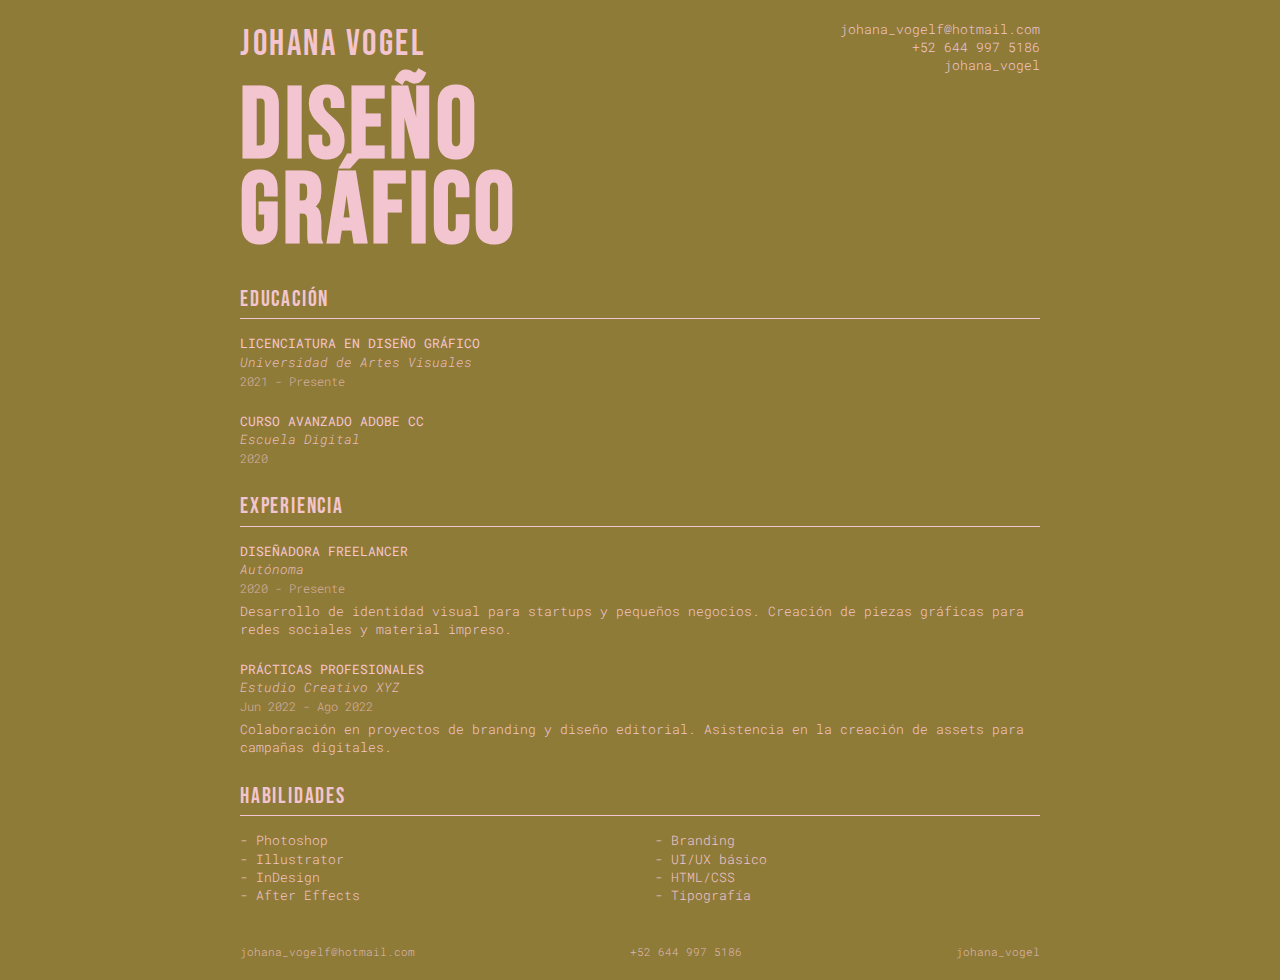
==== Unidad 2/11-cv.html @ 2209aedb "Add files via upload" ====
<!DOCTYPE html>
<html lang="es">
<head>
    <meta charset="UTF-8">
    <meta name="viewport" content="width=device-width, initial-scale=1.0">
    <title>Johana Vogel - Diseñadora Gráfica</title>
    <link href="https://fonts.googleapis.com/css2?family=Bebas+Neue&family=Winky+Sans:ital,wght@0,300..900;1,300..900&display=swap" rel="stylesheet">
   <link rel="stylesheet" href="../css/cv.css">
</head>
<body>
    <div class="header">
        <div class="name">Johana Vogel</div>
        <div class="contact-info">
            johana_vogelf@hotmail.com<br>
            +52 644 997 5186<br>
            johana_vogel
        </div>
    </div>
    
    <div class="title">Diseño<br>Gráfico</div>
    
    <div class="section-title">Educación</div>
    <div class="experience-item">
        <div class="job-title">Licenciatura en Diseño Gráfico</div>
        <div class="company">Universidad de Artes Visuales</div>
        <div class="date">2021 - Presente</div>
    </div>
    <div class="experience-item">
        <div class="job-title">Curso Avanzado Adobe CC</div>
        <div class="company">Escuela Digital</div>
        <div class="date">2020</div>
    </div>
    
    <div class="section-title">Experiencia</div>
    <div class="experience-item">
        <div class="job-title">Diseñadora Freelancer</div>
        <div class="company">Autónoma</div>
        <div class="date">2020 - Presente</div>
        <div class="description">
            Desarrollo de identidad visual para startups y pequeños negocios. Creación de piezas gráficas para redes sociales y material impreso.
        </div>
    </div>
    <div class="experience-item">
        <div class="job-title">Prácticas Profesionales</div>
        <div class="company">Estudio Creativo XYZ</div>
        <div class="date">Jun 2022 - Ago 2022</div>
        <div class="description">
            Colaboración en proyectos de branding y diseño editorial. Asistencia en la creación de assets para campañas digitales.
        </div>
    </div>
    
    <div class="section-title">Habilidades</div>
    <div class="skills">
        <div class="skills-column">
            - Photoshop<br>
            - Illustrator<br>
            - InDesign<br>
            - After Effects
        </div>
        <div class="skills-column">
            - Branding<br>
            - UI/UX básico<br>
            - HTML/CSS<br>
            - Tipografía
        </div>
    </div>
    
    <div class="footer">
        <div>johana_vogelf@hotmail.com</div>
        <div>+52 644 997 5186</div>
        <div>johana_vogel</div>
    </div>
</body>
</html>
---- css/cv.css ----
/*DOCTYPE CSS*/
        @import url('https://fonts.googleapis.com/css2?family=Roboto+Mono:wght@300;400&family=Bebas+Neue&display=swap');
        
        .imagen {
            width: 50px;
            height: 50px;
            border-radius: 50%;
            object-fit: cover;
            border: 3px solid #f3c5d0;
            margin-left: 20px;
            float: right;}

        body {
            font-family: 'Roboto Mono', monospace;
            color: #000000;
            line-height: 1.4;
            max-width: 800px;
            margin: 20px auto;
            padding: 0 40px;
            font-weight: 300;
            font-size: 13px;
            background-color: #8e7b37;
        }
        
        
        .header {
            display: flex;
            justify-content: space-between;
            margin-bottom: 20px;
        }
        
        .name {
            font-family: 'Bebas Neue', sans-serif;
            font-size: 36px;
            letter-spacing: 2.5px;
            text-transform: uppercase;
            color: #f3c5d0;
        }
        
        .contact-info {
            text-align: right;
            color: #f3c5d0;
        }
        
        .title {
            font-family: 'Bebas Neue', sans-serif;
            font-size: 100px;
            font-weight: 700;
            letter-spacing: 4px;
            margin-bottom: 30px;
            line-height: 0.85;
            color: #f3c5d0;
            text-transform: uppercase;
            margin-top: -10px;
        }
        
        .section-title {
            font-family: 'Bebas Neue', sans-serif;
            font-size: 22px;
            letter-spacing: 1.8px;
            text-transform: uppercase;
            border-bottom: 1px solid #f3c5d0;
            padding-bottom: 3px;
            margin: 25px 0 15px 0;
            color: #f3c5d0;
        }
        
        .experience-item {
            margin-bottom: 22px;
            color: #f3c5d0;
        }
        
        .job-title {
            font-weight: 400;
            text-transform: uppercase;
            color: #f3c5d0;
        }
        
        .company {
            font-style: italic;
            color: #f3c5d0;
            opacity: 0.9;
        }
        
        .date {
            color: #f3c5d0;
            opacity: 0.7;
            margin: 2px 0;
            font-size: 12px;
        }
        
        .description {
            margin-top: 5px;
            color: #f3c5d0;
        }
        
        .skills {
            display: flex;
            flex-wrap: wrap;
            gap: 30px;
            margin-top: 10px;
            color: #f3c5d0;
        }
        
        .skills-column {
            flex: 1;
            min-width: 120px;
        }
        
        .footer {
            display: flex;
            justify-content: space-between;
            margin-top: 40px;
            font-size: 11px;
            color: #f3c5d0;
            opacity: 0.8;
        }
        
        @media (max-width: 600px) {
            body {
                padding: 0 20px;
                font-size: 12px;
            }
            
            .header {
                flex-direction: column;
            }
            
            .contact-info {
                text-align: left;
                margin-top: 5px;
            }
            
            .title {
                font-size: 65px;
                letter-spacing: 3px;
                line-height: 0.9;
                margin-bottom: 25px;
            }
            
            .name {
                font-size: 30px;
            }
            
            .section-title {
                font-size: 20px;
            }
            
            .skills {
                gap: 15px;
            }
        }
    </style>
</head>
<body>
    <div class="header">
        <div class="name">Johana Vogel</div>
        <div class="contact-info">
            johana_vogelf@hotmail.com<br>
            +52 644 997 5186<br>
            johana_vogel
        </div>
    </div>
    
    <div class="title">Diseño<br>Gráfico</div>
    
    <div class="section-title">Educación</div>
    <div class="experience-item">
        <div class="job-title">Licenciatura en Diseño Gráfico</div>
        <div class="company">Universidad de Artes Visuales</div>
        <div class="date">2021 - Presente</div>
    </div>
    <div class="experience-item">
        <div class="job-title">Curso Avanzado Adobe CC</div>
        <div class="company">Escuela Digital</div>
        <div class="date">2020</div>
    </div>
    
    <div class="section-title">Experiencia</div>
    <div class="experience-item">
        <div class="job-title">Diseñadora Freelancer</div>
        <div class="company">Autónoma</div>
        <div class="date">2020 - Presente</div>
        <div class="description">
            Desarrollo de identidad visual para startups y pequeños negocios. Creación de piezas gráficas para redes sociales y material impreso.
        </div>
    </div>
    <div class="experience-item">
        <div class="job-title">Prácticas Profesionales</div>
        <div class="company">Estudio Creativo XYZ</div>
        <div class="date">Jun 2022 - Ago 2022</div>
        <div class="description">
            Colaboración en proyectos de branding y diseño editorial. Asistencia en la creación de assets para campañas digitales.
        </div>
    </div>
    
    <div class="section-title">Habilidades</div>
    <div class="skills">
        <div class="skills-column">
            - Photoshop<br>
            - Illustrator<br>
            - InDesign<br>
            - After Effects
        </div>
        <div class="skills-column">
            - Branding<br>
            - UI/UX básico<br>
            - HTML/CSS<br>
            - Tipografía
        </div>
    </div>
    
    <div class="footer">
        <div>johana_vogelf@hotmail.com</div>
        <div>+52 644 997 5186</div>
        <div>johana_vogel</div>
    </div>
</body>
</html>
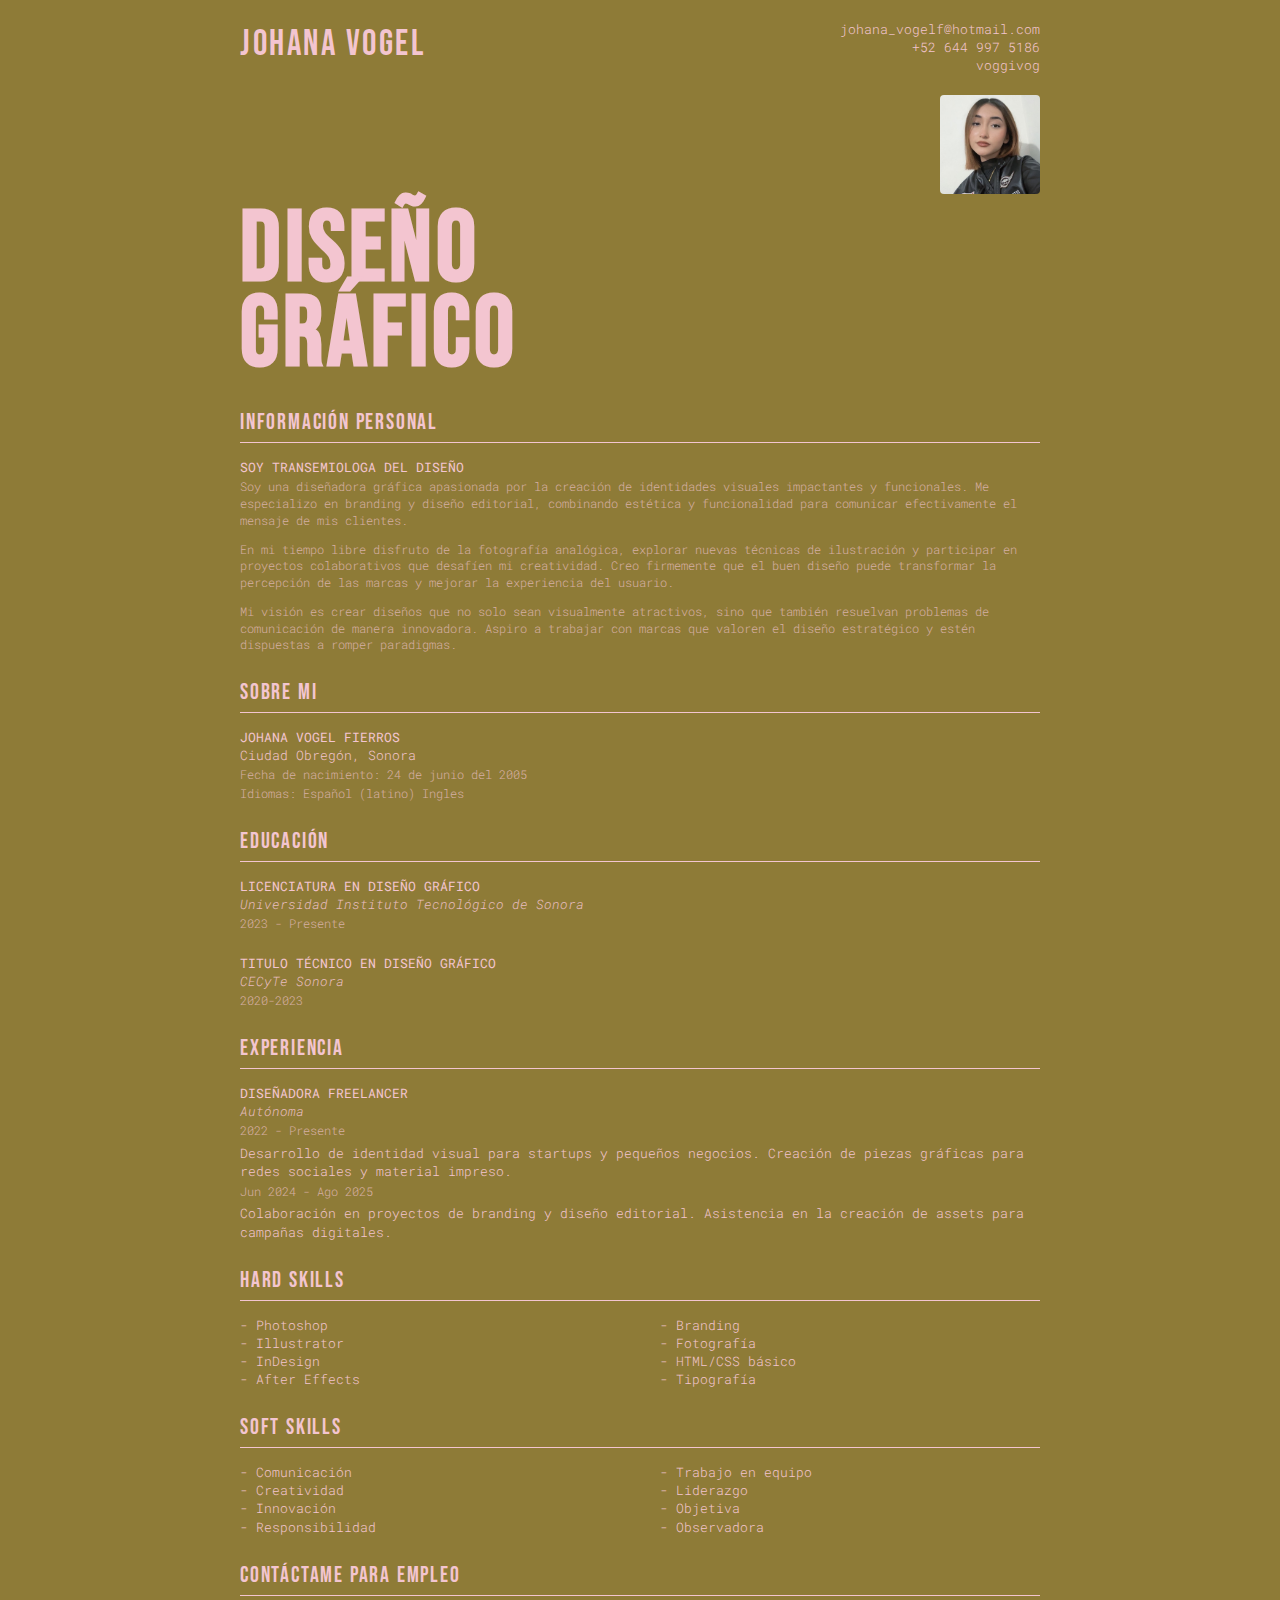
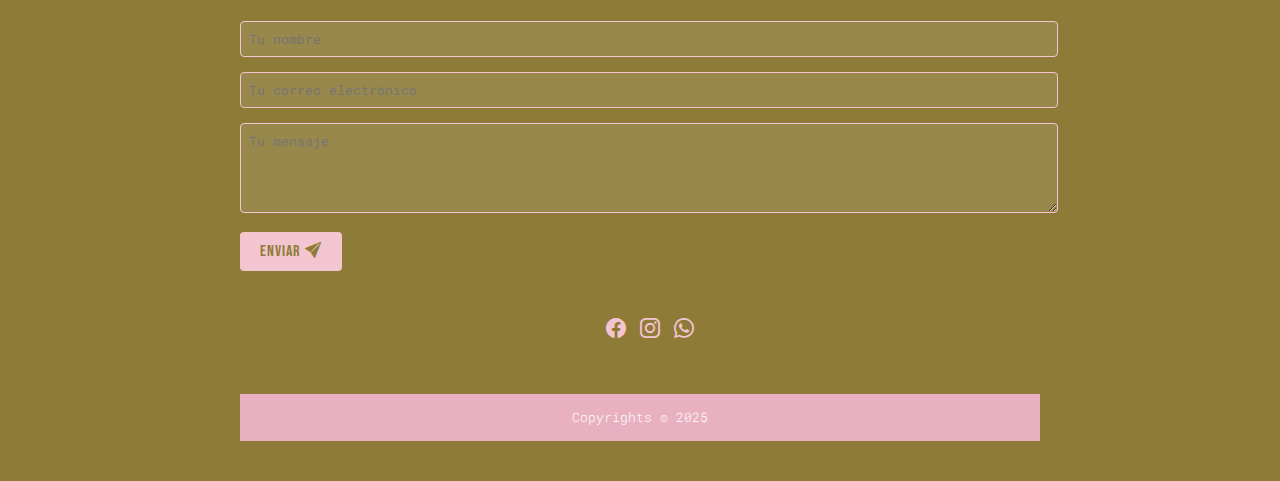
==== commit 54b241cb: "Add files via upload" ====
--- a/Unidad 2/11-cv.html
+++ b/Unidad 2/11-cv.html
@@ -5,51 +5,72 @@
     <meta name="viewport" content="width=device-width, initial-scale=1.0">
     <title>Johana Vogel - Diseñadora Gráfica</title>
     <link href="https://fonts.googleapis.com/css2?family=Bebas+Neue&family=Winky+Sans:ital,wght@0,300..900;1,300..900&display=swap" rel="stylesheet">
-   <link rel="stylesheet" href="../css/cv.css">
+    <!-- Bootstrap Icons -->
+    <link rel="stylesheet" href="https://cdn.jsdelivr.net/npm/bootstrap-icons@1.11.1/font/bootstrap-icons.css">
+    <link rel="stylesheet" href="../css/cv.css">
 </head>
 <body>
     <div class="header">
         <div class="name">Johana Vogel</div>
-        <div class="contact-info">
-            johana_vogelf@hotmail.com<br>
-            +52 644 997 5186<br>
-            johana_vogel
+        <div class="contact-info-container">
+            <div class="contact-info">
+                johana_vogelf@hotmail.com<br>
+                +52 644 997 5186<br>
+                voggivog
+            </div>
+            <div class="profile-pic">
+                <img src="../img/fotomia.jpg" alt="Foto de Johana Vogel" style="width: 100px; height: auto; margin-top: 10px;">
+            </div>
         </div>
     </div>
     
     <div class="title">Diseño<br>Gráfico</div>
+    <div class="section-title">Información personal</div>
+    <div class="experience-item">
+        <div class="job-title">Soy transemiologa del Diseño</div>
+        <div class="date">Soy una diseñadora gráfica apasionada por la creación de identidades visuales impactantes y funcionales. Me especializo en branding y diseño editorial, combinando estética y funcionalidad para comunicar efectivamente el mensaje de mis clientes.</p>
+            <p>En mi tiempo libre disfruto de la fotografía analógica, explorar nuevas técnicas de ilustración y participar en proyectos colaborativos que desafíen mi creatividad. Creo firmemente que el buen diseño puede transformar la percepción de las marcas y mejorar la experiencia del usuario.</p>
+            <p>Mi visión es crear diseños que no solo sean visualmente atractivos, sino que también resuelvan problemas de comunicación de manera innovadora. Aspiro a trabajar con marcas que valoren el diseño estratégico y estén dispuestas a romper paradigmas.</p> </div>
+    </div>
     
+</body>
+</html>
+  </div>
+    <div class="section-title">Sobre mi</div>
+    <div class="experience-item">
+        <div class="job-title">Johana vogel fierros</div>
+                <a href="https://www.google.com/maps/place/Ciudad+Obreg%C3%B3n,+Sonora/" 
+                   target="_blank"
+                   style="color: inherit; text-decoration: none;">
+                   Ciudad Obregón, Sonora
+        <div class="date">Fecha de nacimiento: 24 de junio del 2005</div>
+        <div class="date">Idiomas: Español (latino) Ingles </div>
+    </div>
     <div class="section-title">Educación</div>
     <div class="experience-item">
         <div class="job-title">Licenciatura en Diseño Gráfico</div>
-        <div class="company">Universidad de Artes Visuales</div>
-        <div class="date">2021 - Presente</div>
+        <div class="company">Universidad Instituto Tecnológico de Sonora</div>
+        <div class="date">2023 - Presente</div>
     </div>
     <div class="experience-item">
-        <div class="job-title">Curso Avanzado Adobe CC</div>
-        <div class="company">Escuela Digital</div>
-        <div class="date">2020</div>
+        <div class="job-title">Titulo Técnico en Diseño Gráfico</div>
+        <div class="company">CECyTe Sonora</div>
+        <div class="date">2020-2023</div>
     </div>
     
     <div class="section-title">Experiencia</div>
     <div class="experience-item">
         <div class="job-title">Diseñadora Freelancer</div>
         <div class="company">Autónoma</div>
-        <div class="date">2020 - Presente</div>
+        <div class="date">2022 - Presente</div>
         <div class="description">
             Desarrollo de identidad visual para startups y pequeños negocios. Creación de piezas gráficas para redes sociales y material impreso.
-        </div>
-    </div>
-    <div class="experience-item">
-        <div class="job-title">Prácticas Profesionales</div>
-        <div class="company">Estudio Creativo XYZ</div>
-        <div class="date">Jun 2022 - Ago 2022</div>
+        <div class="date">Jun 2024 - Ago 2025</div>
         <div class="description">
             Colaboración en proyectos de branding y diseño editorial. Asistencia en la creación de assets para campañas digitales.
         </div>
-    </div>
     
-    <div class="section-title">Habilidades</div>
+    <div class="section-title">Hard skills</div>
     <div class="skills">
         <div class="skills-column">
             - Photoshop<br>
@@ -59,16 +80,56 @@
         </div>
         <div class="skills-column">
             - Branding<br>
-            - UI/UX básico<br>
-            - HTML/CSS<br>
+            - Fotografía<br>
+            - HTML/CSS básico <br>
             - Tipografía
         </div>
     </div>
     
-    <div class="footer">
-        <div>johana_vogelf@hotmail.com</div>
-        <div>+52 644 997 5186</div>
-        <div>johana_vogel</div>
+    <div class="section-title">Soft Skills</div>
+    <div class="skills">
+        <div class="skills-column">
+            - Comunicación<br>
+            - Creatividad<br>
+            - Innovación<br>
+            - Responsibilidad
+        </div>
+        <div class="skills-column">
+            - Trabajo en equipo<br>
+            - Liderazgo<br>
+            - Objetiva<br>
+            - Observadora<br>
+        </div>
     </div>
+    <div class="section-title">Contáctame para empleo</div>
+    <div class="contact-form">
+        <form action="mailto:johana_vogelf@hotmail.com" method="post" enctype="text/plain">
+            <div class="form-group">
+                <input type="text" name="name" placeholder="Tu nombre" required>
+            </div>
+            <div class="form-group">
+                <input type="email" name="email" placeholder="Tu correo electrónico" required>
+            </div>
+            <div class="form-group">
+                <textarea name="message" placeholder="Tu mensaje" rows="4" required></textarea>
+            </div>
+            <button type="submit" class="submit-btn">Enviar <i class="bi bi-send-fill"></i></button>
+        </form>
+    </div>
+
+    <div class="social-icons">
+        <div class="redes-sociales">
+            <a href="https://www.facebook.com/share/16RnvegUSN/?mibextid=wwXIfr" target="_blank" class="red-social"><i class="bi bi-facebook"></i></a>
+            <a href="https://www.instagram.com/vvv_vog/profilecard/?igsh=ZWJva2lyYmVua3h1" target="_blank" class="red-social"><i class="bi bi-instagram"></i></a>
+            <a href="https://wa.me/526449975186" target="_blank" class="red-social"><i class="bi bi-whatsapp"></i></a>
+        </div>
+    </div>
+
+</div>
+</section>
+<footer class="pie">
+    <p>Copyrights &#169; 2025</p>
+</footer>
+    <br>
 </body>
 </html>--- a/css/cv.css
+++ b/css/cv.css
@@ -1,219 +1,236 @@
-/*DOCTYPE CSS*/
-        @import url('https://fonts.googleapis.com/css2?family=Roboto+Mono:wght@300;400&family=Bebas+Neue&display=swap');
+@import url('https://fonts.googleapis.com/css2?family=Roboto+Mono:wght@300;400&family=Bebas+Neue&display=swap');
         
-        .imagen {
-            width: 50px;
-            height: 50px;
-            border-radius: 50%;
-            object-fit: cover;
-            border: 3px solid #f3c5d0;
-            margin-left: 20px;
-            float: right;}
-
-        body {
-            font-family: 'Roboto Mono', monospace;
-            color: #000000;
-            line-height: 1.4;
-            max-width: 800px;
-            margin: 20px auto;
-            padding: 0 40px;
-            font-weight: 300;
-            font-size: 13px;
-            background-color: #8e7b37;
-        }
-        
-        
-        .header {
-            display: flex;
-            justify-content: space-between;
-            margin-bottom: 20px;
-        }
-        
-        .name {
-            font-family: 'Bebas Neue', sans-serif;
-            font-size: 36px;
-            letter-spacing: 2.5px;
-            text-transform: uppercase;
-            color: #f3c5d0;
-        }
-        
-        .contact-info {
-            text-align: right;
-            color: #f3c5d0;
-        }
-        
-        .title {
-            font-family: 'Bebas Neue', sans-serif;
-            font-size: 100px;
-            font-weight: 700;
-            letter-spacing: 4px;
-            margin-bottom: 30px;
-            line-height: 0.85;
-            color: #f3c5d0;
-            text-transform: uppercase;
-            margin-top: -10px;
-        }
-        
-        .section-title {
-            font-family: 'Bebas Neue', sans-serif;
-            font-size: 22px;
-            letter-spacing: 1.8px;
-            text-transform: uppercase;
-            border-bottom: 1px solid #f3c5d0;
-            padding-bottom: 3px;
-            margin: 25px 0 15px 0;
-            color: #f3c5d0;
-        }
-        
-        .experience-item {
-            margin-bottom: 22px;
-            color: #f3c5d0;
-        }
-        
-        .job-title {
-            font-weight: 400;
-            text-transform: uppercase;
-            color: #f3c5d0;
-        }
-        
-        .company {
-            font-style: italic;
-            color: #f3c5d0;
-            opacity: 0.9;
-        }
-        
-        .date {
-            color: #f3c5d0;
-            opacity: 0.7;
-            margin: 2px 0;
-            font-size: 12px;
-        }
-        
-        .description {
-            margin-top: 5px;
-            color: #f3c5d0;
-        }
-        
-        .skills {
-            display: flex;
-            flex-wrap: wrap;
-            gap: 30px;
-            margin-top: 10px;
-            color: #f3c5d0;
-        }
-        
-        .skills-column {
-            flex: 1;
-            min-width: 120px;
-        }
-        
-        .footer {
-            display: flex;
-            justify-content: space-between;
-            margin-top: 40px;
-            font-size: 11px;
-            color: #f3c5d0;
-            opacity: 0.8;
-        }
-        
-        @media (max-width: 600px) {
-            body {
-                padding: 0 20px;
-                font-size: 12px;
-            }
-            
-            .header {
-                flex-direction: column;
-            }
-            
-            .contact-info {
-                text-align: left;
-                margin-top: 5px;
-            }
-            
-            .title {
-                font-size: 65px;
-                letter-spacing: 3px;
-                line-height: 0.9;
-                margin-bottom: 25px;
-            }
-            
-            .name {
-                font-size: 30px;
-            }
-            
-            .section-title {
-                font-size: 20px;
-            }
-            
-            .skills {
-                gap: 15px;
-            }
-        }
-    </style>
-</head>
-<body>
-    <div class="header">
-        <div class="name">Johana Vogel</div>
-        <div class="contact-info">
-            johana_vogelf@hotmail.com<br>
-            +52 644 997 5186<br>
-            johana_vogel
-        </div>
-    </div>
-    
-    <div class="title">Diseño<br>Gráfico</div>
-    
-    <div class="section-title">Educación</div>
-    <div class="experience-item">
-        <div class="job-title">Licenciatura en Diseño Gráfico</div>
-        <div class="company">Universidad de Artes Visuales</div>
-        <div class="date">2021 - Presente</div>
-    </div>
-    <div class="experience-item">
-        <div class="job-title">Curso Avanzado Adobe CC</div>
-        <div class="company">Escuela Digital</div>
-        <div class="date">2020</div>
-    </div>
-    
-    <div class="section-title">Experiencia</div>
-    <div class="experience-item">
-        <div class="job-title">Diseñadora Freelancer</div>
-        <div class="company">Autónoma</div>
-        <div class="date">2020 - Presente</div>
-        <div class="description">
-            Desarrollo de identidad visual para startups y pequeños negocios. Creación de piezas gráficas para redes sociales y material impreso.
-        </div>
-    </div>
-    <div class="experience-item">
-        <div class="job-title">Prácticas Profesionales</div>
-        <div class="company">Estudio Creativo XYZ</div>
-        <div class="date">Jun 2022 - Ago 2022</div>
-        <div class="description">
-            Colaboración en proyectos de branding y diseño editorial. Asistencia en la creación de assets para campañas digitales.
-        </div>
-    </div>
-    
-    <div class="section-title">Habilidades</div>
-    <div class="skills">
-        <div class="skills-column">
-            - Photoshop<br>
-            - Illustrator<br>
-            - InDesign<br>
-            - After Effects
-        </div>
-        <div class="skills-column">
-            - Branding<br>
-            - UI/UX básico<br>
-            - HTML/CSS<br>
-            - Tipografía
-        </div>
-    </div>
-    
-    <div class="footer">
-        <div>johana_vogelf@hotmail.com</div>
-        <div>+52 644 997 5186</div>
-        <div>johana_vogel</div>
-    </div>
-</body>
-</html>+.contact-info-container {
+    display: flex;
+    flex-direction: column;
+    align-items: flex-end;}
+
+.profile-pic {
+    margin-top: 10px;
+    text-align: right;}
+
+.profile-pic img {
+    border-radius: 4px;
+    object-fit: cover;}
+
+.title-container {
+    flex: 1;}
+
+body {
+    font-family: 'Roboto Mono', monospace;
+    color: #000000;
+    line-height: 1.4;
+    max-width: 800px;
+    margin: 20px auto;
+    padding: 0 40px;
+    font-weight: 300;
+    font-size: 13px;
+    background-color: #8e7b37;}
+
+.header {
+    display: flex;
+    justify-content: space-between;
+    margin-bottom: 20px;}
+
+.name {
+    font-family: 'Bebas Neue', sans-serif;
+    font-size: 36px;
+    letter-spacing: 2.5px;
+    text-transform: uppercase;
+    color: #f3c5d0;}
+
+.contact-info {
+    text-align: right;
+    color: #f3c5d0;}
+
+.title {
+    font-family: 'Bebas Neue', sans-serif;
+    font-size: 100px;
+    font-weight: 700;
+    letter-spacing: 4px;
+    margin-bottom: 30px;
+    line-height: 0.85;
+    color: #f3c5d0;
+    text-transform: uppercase;
+    margin-top: -10px;}
+
+.section-title {
+    font-family: 'Bebas Neue', sans-serif;
+    font-size: 22px;
+    letter-spacing: 1.8px;
+    text-transform: uppercase;
+    border-bottom: 1px solid #f3c5d0;
+    padding-bottom: 3px;
+    margin: 25px 0 15px 0;
+    color: #f3c5d0;}
+
+.experience-item {
+    margin-bottom: 22px;
+    color: #f3c5d0;}
+
+.job-title {
+    font-weight: 400;
+    text-transform: uppercase;
+    color: #f3c5d0;}
+
+.company {
+    font-style: italic;
+    color: #f3c5d0;
+    opacity: 0.9;}
+
+.date {
+    color: #f3c5d0;
+    opacity: 0.7;
+    margin: 2px 0;
+    font-size: 12px;}
+
+.description {
+    margin-top: 5px;
+    color: #f3c5d0;}
+
+.skills {
+    display: flex;
+    flex-wrap: wrap;
+    gap: 40px;
+    margin-top: 10px;
+    color: #f3c5d0;}
+
+.skills-column {
+    flex: 1;
+    min-width: 100px;}
+
+.footer {
+    display: flex;
+    justify-content: space-between;
+    margin-top: 40px;
+    font-size: 11px;
+    color: #f3c5d0;
+    opacity: 0.8;}
+
+.social-icons {
+    display: flex;
+    justify-content: center;
+    gap: 20px;
+    margin-top: 40px;
+    padding-bottom: 20px;}
+
+.social-icons a {
+    color: #f3c5d0;
+    font-size: 20px;
+    transition: color 0.3s;}
+
+.social-icons a:hover {
+    color: #ffffff;}
+
+.personal-info {
+    color: #f3c5d0;}
+
+.personal-info-item {
+    margin-bottom: 5px;}
+
+.about-me {
+    margin-top: 30px;
+    color: #f3c5d0;}
+
+.contact-form {
+    margin: 25px 0 40px 0;
+    color: #f3c5d0;}
+
+.form-group {
+    margin-bottom: 15px;}
+
+.form-group input,
+.form-group textarea {
+    width: 100%;
+    padding: 8px;
+    background-color: rgba(255, 255, 255, 0.1);
+    border: 1px solid #f3c5d0;
+    border-radius: 4px;
+    color: #f3c5c5;
+    font-family: 'Roboto Mono', monospace;}
+
+.form-group textarea {
+    resize: vertical;}
+
+.submit-btn {
+    background-color: #f3c5d0;
+    color: #8e7b37;
+    border: none;
+    padding: 10px 20px;
+    font-family: 'Bebas Neue', sans-serif;
+    letter-spacing: 1px;
+    font-size: 16px;
+    border-radius: 4px;
+    cursor: pointer;
+    transition: background-color 0.3s;
+    display: flex;
+    align-items: center;
+    gap: 5px;}
+
+.submit-btn:hover {
+    background-color: #e8b0c0;}
+
+.social-icons {
+    display: flex;
+    justify-content: center;
+    gap: 20px;
+    margin: 30px 0;
+    font-size: 24px;}
+
+.social-icons a {
+    color: #f3c5d0;
+    transition: color 0.3s;}
+
+.social-icons a:hover {
+    color: #ffffff;}
+
+    .pie { text-align: center;
+        padding: 1px;
+        background-color: #e8b0c0;
+        color: white;
+        margin-top: 30px;}
+
+
+@media (max-width: 600px) {
+    body {
+        padding: 0 20px;
+        font-size: 12px;
+    }
+    
+    .header {
+        flex-direction: column;
+    }
+    
+    .contact-info {
+        text-align: left;
+        margin-top: 5px;
+    }
+    
+    .profile-pic-container {
+        align-items: flex-start;
+        margin-top: 10px;
+    }
+    
+    .title {
+        font-size: 65px;
+        letter-spacing: 3px;
+        line-height: 0.9;
+        margin-bottom: 25px;
+    }
+    
+    .name {
+        font-size: 30px;
+    }
+    
+    .section-title {
+        font-size: 20px;
+    }
+    
+    .skills {
+        gap: 15px;
+    }
+    
+    .social-icons {
+        gap: 15px;
+    }
+}